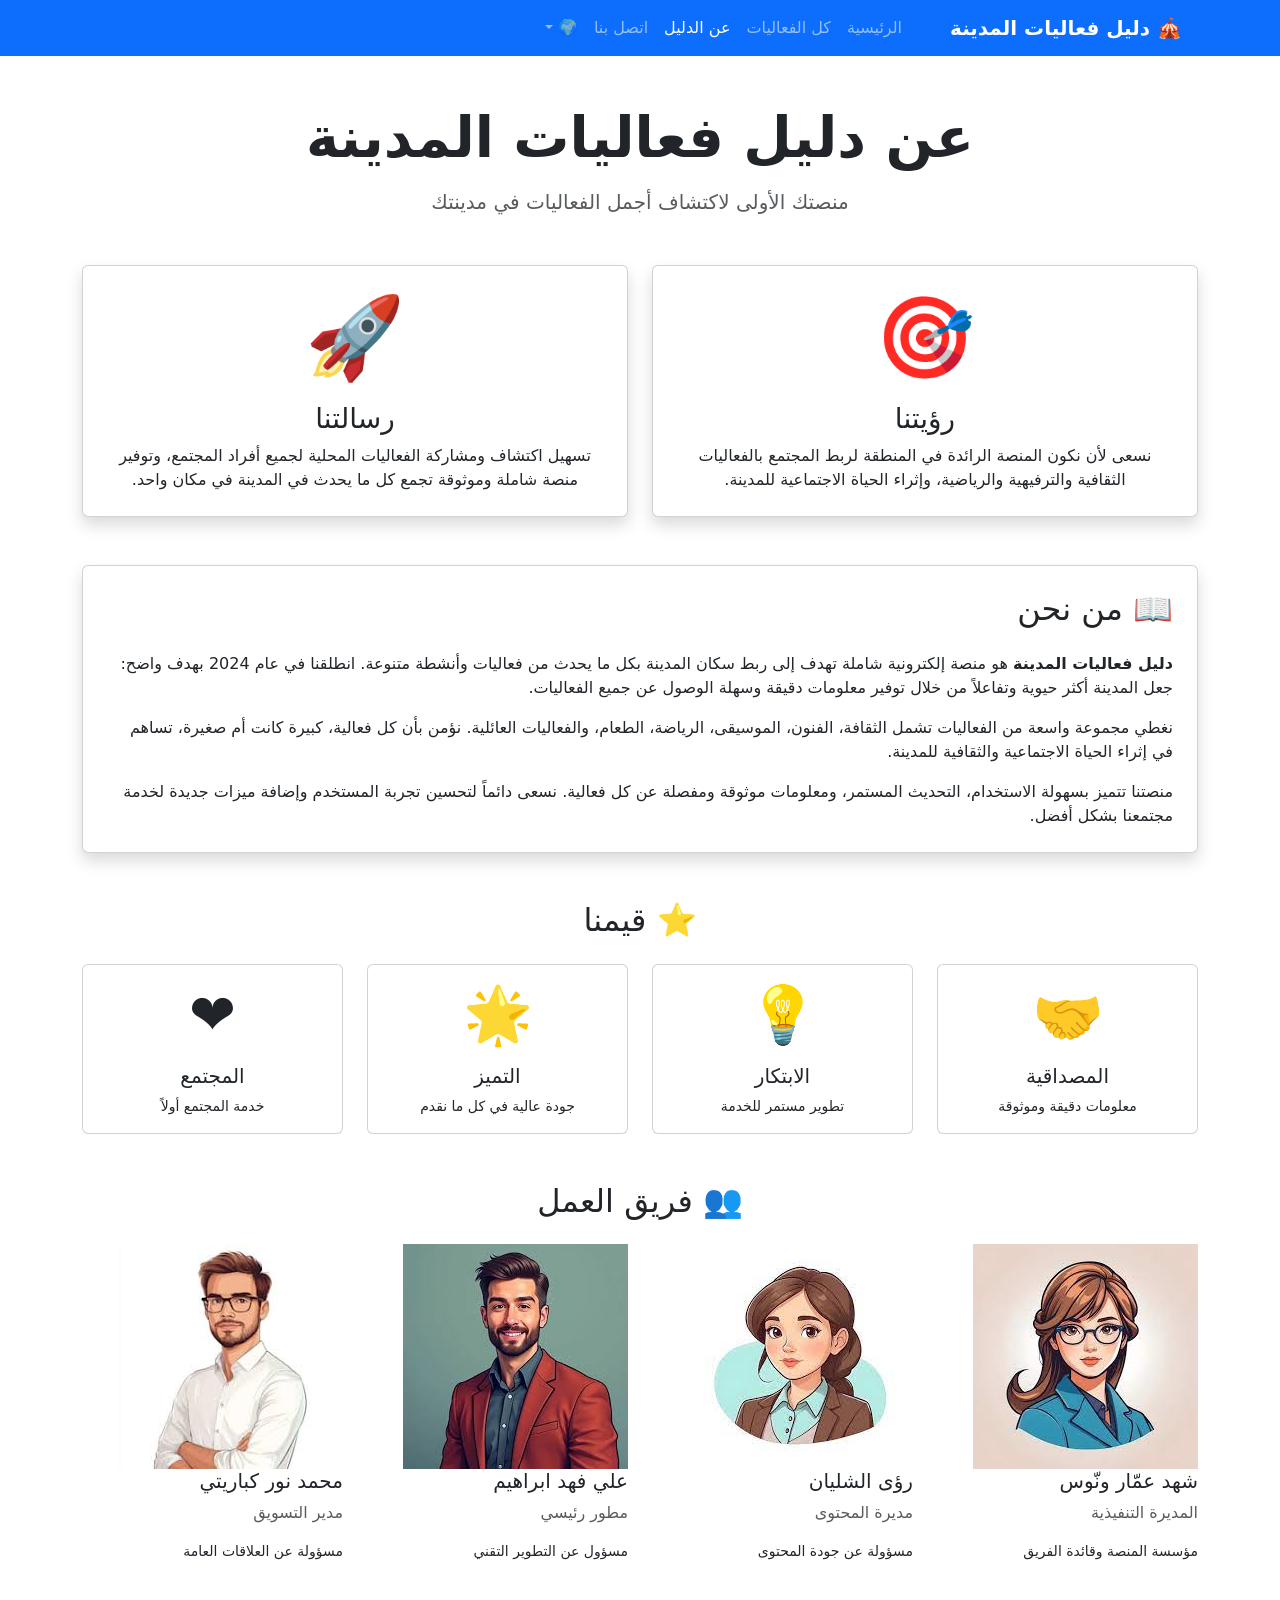
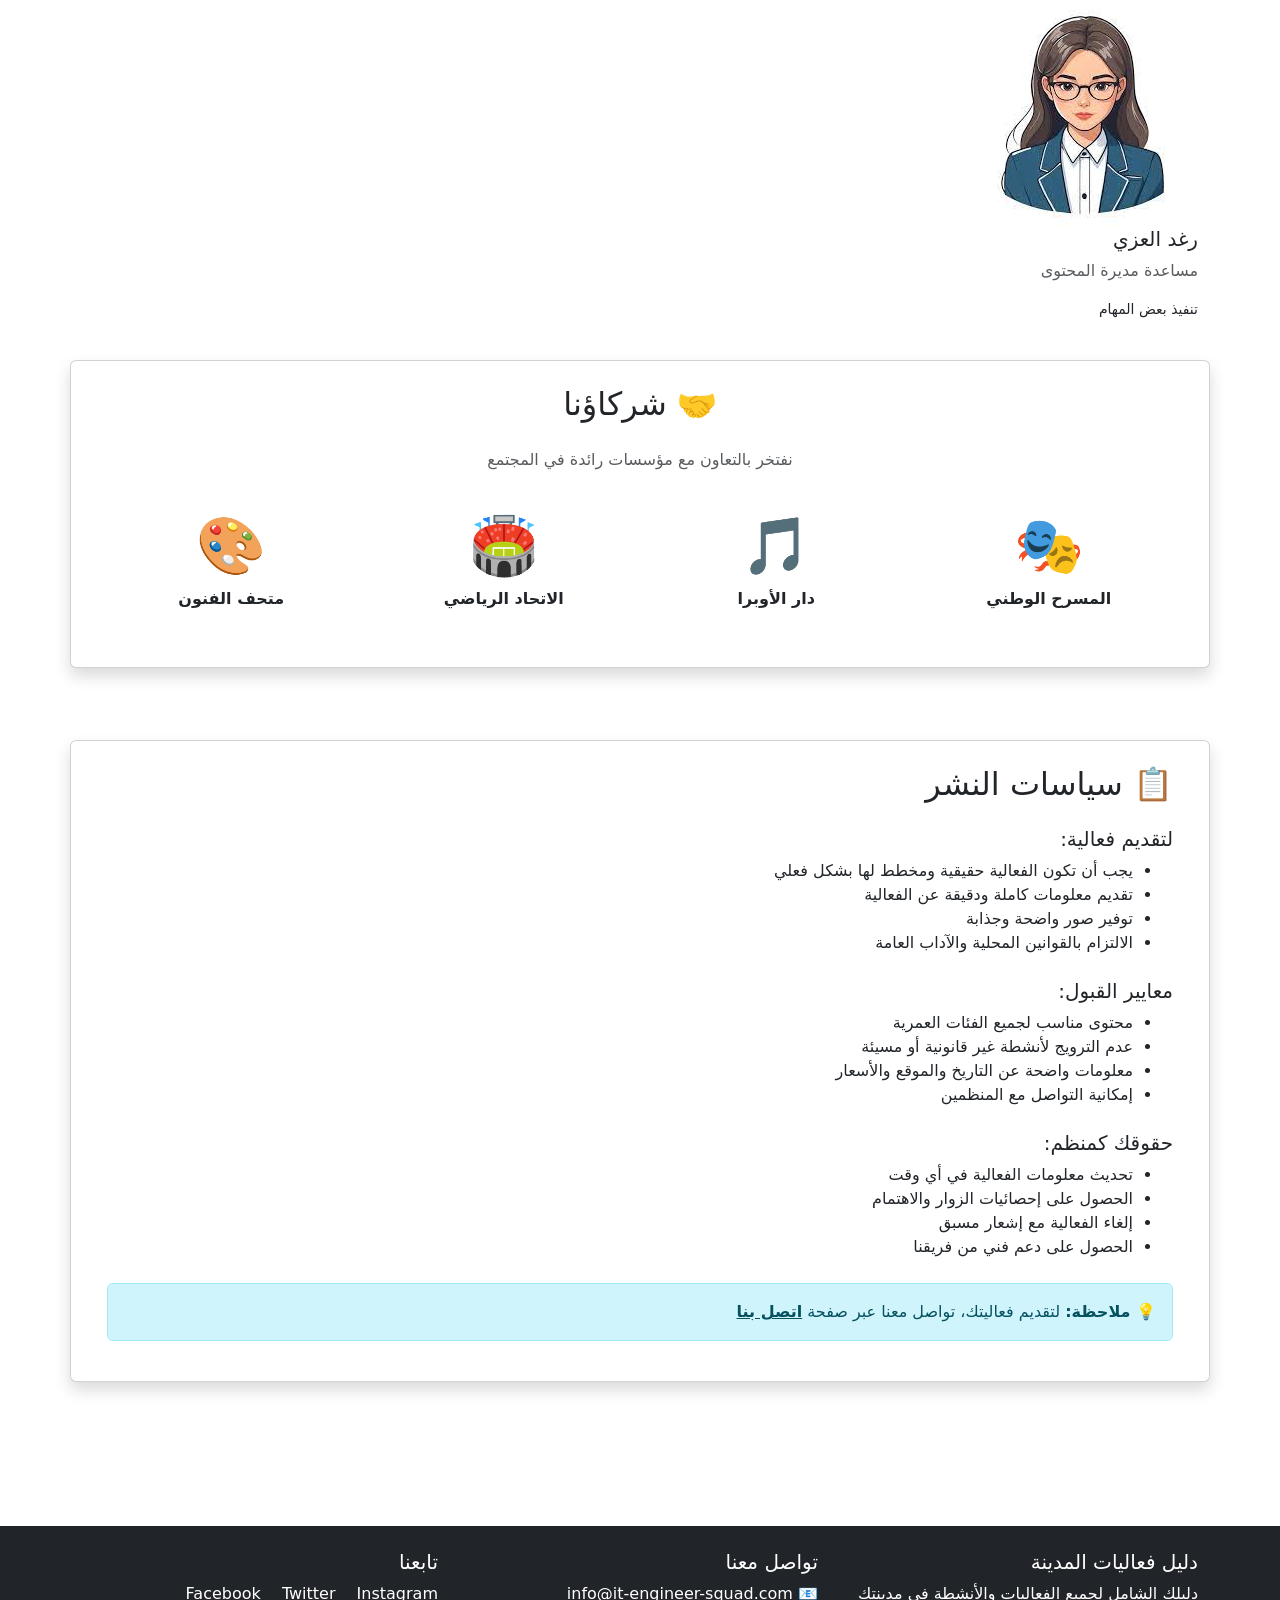
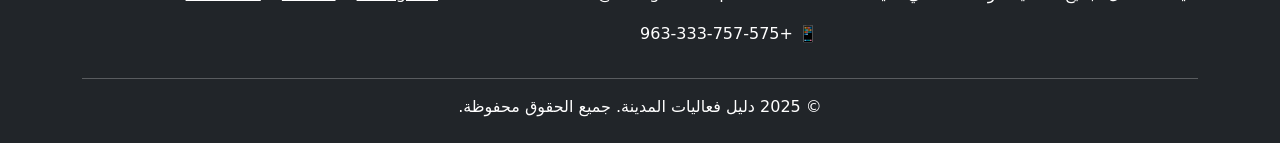
==== about.html @ be1f3aab "Add files via upload Upload Website Files" ====
<!DOCTYPE html>
<html lang="ar" dir="rtl">
  <head>
    <meta charset="UTF-8" />
    <meta name="viewport" content="width=device-width, initial-scale=1.0" />
    <title>عن الدليل - دليل فعاليات المدينة</title>

    <!-- Bootstrap CSS -->
    <link
      href="https://cdn.jsdelivr.net/npm/bootstrap@5.3.0/dist/css/bootstrap.min.css"
      rel="stylesheet" />
    <!-- Font -->
    <link
      href="https://fonts.googleapis.com/css2?family=Cairo:wght@400;600;700&display=swap"
      rel="stylesheet" />
    <!-- Custom CSS -->
    <link rel="stylesheet" href="assets/css/styles.css" />
  </head>
  <body>
    <!-- Header with Navbar -->
    <header>
      <nav class="navbar navbar-expand-lg navbar-dark bg-primary">
        <div class="container">
          <a class="navbar-brand" href="index.html">
            <strong>🎪 دليل فعاليات المدينة</strong>
          </a>
          <button
            class="navbar-toggler"
            type="button"
            data-bs-toggle="collapse"
            data-bs-target="#navbarNav">
            <span class="navbar-toggler-icon"></span>
          </button>
          <div class="collapse navbar-collapse" id="navbarNav">
            <ul class="navbar-nav ms-auto">
              <li class="nav-item">
                <a class="nav-link" href="index.html">الرئيسية</a>
              </li>
              <li class="nav-item">
                <a class="nav-link" href="events.html">كل الفعاليات</a>
              </li>
              <li class="nav-item">
                <a class="nav-link active" href="about.html">عن الدليل</a>
              </li>
              <li class="nav-item">
                <a class="nav-link" href="contact.html">اتصل بنا</a>
              </li>
              <!-- زر الترجمة -->
<li class="nav-item dropdown">
  <a class="nav-link dropdown-toggle" href="#" id="languageDropdown" role="button" data-bs-toggle="dropdown" aria-expanded="false">
    🌍
  </a>
  <ul class="dropdown-menu" aria-labelledby="languageDropdown">
    <li><a class="dropdown-item" href="#" onclick="changeLanguage('ar')">🇸🇾 العربية</a></li>
    <li><a class="dropdown-item" href="#" onclick="changeLanguage('en')">🇺🇸 English</a></li>
  </ul>
</li>
            </ul>
          </div>
        </div>
      </nav>
    </header>

    <!-- Main Content -->
    <main class="py-5">
      <div class="container">
        <!-- About Header -->
        <div class="text-center mb-5">
          <h1 class="display-4 fw-bold mb-3">عن دليل فعاليات المدينة</h1>
          <p class="lead text-muted">
            منصتك الأولى لاكتشاف أجمل الفعاليات في مدينتك
          </p>
        </div>

        <!-- Mission & Vision Section -->
        <div class="row g-4 mb-5">
          <div class="col-md-6">
            <div class="card h-100 shadow">
              <div class="card-body text-center p-4">
                <div class="display-1 mb-3">🎯</div>
                <h3 class="card-title">رؤيتنا</h3>
                <p class="card-text">
                  نسعى لأن نكون المنصة الرائدة في المنطقة لربط المجتمع
                  بالفعاليات الثقافية والترفيهية والرياضية، وإثراء الحياة
                  الاجتماعية للمدينة.
                </p>
              </div>
            </div>
          </div>
          <div class="col-md-6">
            <div class="card h-100 shadow">
              <div class="card-body text-center p-4">
                <div class="display-1 mb-3">🚀</div>
                <h3 class="card-title">رسالتنا</h3>
                <p class="card-text">
                  تسهيل اكتشاف ومشاركة الفعاليات المحلية لجميع أفراد المجتمع،
                  وتوفير منصة شاملة وموثوقة تجمع كل ما يحدث في المدينة في مكان
                  واحد.
                </p>
              </div>
            </div>
          </div>
        </div>

        <!-- About Description -->
        <div class="card mb-5 shadow">
          <div class="card-body p-4">
            <h2 class="card-title mb-4">📖 من نحن</h2>
            <p class="card-text">
              <strong>دليل فعاليات المدينة</strong> هو منصة إلكترونية شاملة تهدف
              إلى ربط سكان المدينة بكل ما يحدث من فعاليات وأنشطة متنوعة. انطلقنا
              في عام 2024 بهدف واضح: جعل المدينة أكثر حيوية وتفاعلاً من خلال
              توفير معلومات دقيقة وسهلة الوصول عن جميع الفعاليات.
            </p>
            <p class="card-text">
              نغطي مجموعة واسعة من الفعاليات تشمل الثقافة، الفنون، الموسيقى،
              الرياضة، الطعام، والفعاليات العائلية. نؤمن بأن كل فعالية، كبيرة
              كانت أم صغيرة، تساهم في إثراء الحياة الاجتماعية والثقافية للمدينة.
            </p>
            <p class="card-text mb-0">
              منصتنا تتميز بسهولة الاستخدام، التحديث المستمر، ومعلومات موثوقة
              ومفصلة عن كل فعالية. نسعى دائماً لتحسين تجربة المستخدم وإضافة
              ميزات جديدة لخدمة مجتمعنا بشكل أفضل.
            </p>
          </div>
        </div>

        <!-- Our Values -->
        <div class="mb-5">
          <h2 class="text-center mb-4">⭐ قيمنا</h2>
          <div class="row g-4">
            <div class="col-md-3 col-sm-6">
              <div class="card text-center h-100">
                <div class="card-body">
                  <div class="display-4 mb-3">🤝</div>
                  <h5 class="card-title">المصداقية</h5>
                  <p class="card-text small">معلومات دقيقة وموثوقة</p>
                </div>
              </div>
            </div>
            <div class="col-md-3 col-sm-6">
              <div class="card text-center h-100">
                <div class="card-body">
                  <div class="display-4 mb-3">💡</div>
                  <h5 class="card-title">الابتكار</h5>
                  <p class="card-text small">تطوير مستمر للخدمة</p>
                </div>
              </div>
            </div>
            <div class="col-md-3 col-sm-6">
              <div class="card text-center h-100">
                <div class="card-body">
                  <div class="display-4 mb-3">🌟</div>
                  <h5 class="card-title">التميز</h5>
                  <p class="card-text small">جودة عالية في كل ما نقدم</p>
                </div>
              </div>
            </div>
            <div class="col-md-3 col-sm-6">
              <div class="card text-center h-100">
                <div class="card-body">
                  <div class="display-4 mb-3">❤️</div>
                  <h5 class="card-title">المجتمع</h5>
                  <p class="card-text small">خدمة المجتمع أولاً</p>
                </div>
              </div>
            </div>
          </div>
        </div>

        <!-- Team Section -->
        <div class="mb-5">
          <h2 class="text-center mb-4">👥 فريق العمل</h2>
          <div class="row g-4">
            <div class="col-md-3 col-sm-6">
              <div class="team-member">
                <img
                  src="شهد.jpeg"
                  alt="شهد عمّار ونّوس" />
                <h5>شهد عمّار ونّوس</h5>
                <p class="text-muted">المديرة التنفيذية</p>
                <p class="small">مؤسسة المنصة وقائدة الفريق</p>
              </div>
            </div>
            <div class="col-md-3 col-sm-6">
              <div class="team-member">
                <img
                  src="رؤى.jpeg"
                  alt=" رؤى الشليان" />
                <h5> رؤى الشليان</h5>
                <p class="text-muted">مديرة المحتوى</p>
                <p class="small">مسؤولة عن جودة المحتوى</p>
              </div>
            </div>
            <div class="col-md-3 col-sm-6">
              <div class="team-member">
                <img
                  src="علي.jpeg"
                  alt=" علي فهد ابراهيم" />
                <h5> علي فهد ابراهيم </h5>
                <p class="text-muted">مطور رئيسي</p>
                <p class="small">مسؤول عن التطوير التقني</p>
              </div>
            </div>
            <div class="col-md-3 col-sm-6">
              <div class="team-member">
                <img
                  src="محمد.jpeg"
                  alt=" محمد نور كباريتي " />
                <h5>محمد نور كباريتي  </h5>
                <p class="text-muted">مدير التسويق</p>
                <p class="small">مسؤولة عن العلاقات العامة</p>
                </div>
            </div>
            <div class="col-md-3 col-sm-6">
              <div class="team-member">
               <img
                  src="رغد.jpeg"
                  alt=" رغد العزي" />
                <h5> رغد العزي </h5>
                <p class="text-muted">مساعدة مديرة المحتوى</p>
                <p class="small">تنفيذ بعض المهام</p>
              </div>
            </div>
        

        <!-- Partners Section -->
        <div class="card mb-5 shadow">
          <div class="card-body p-4">
            <h2 class="card-title text-center mb-4">🤝 شركاؤنا</h2>
            <p class="text-center text-muted mb-4">
              نفتخر بالتعاون مع مؤسسات رائدة في المجتمع
            </p>
            <div class="row text-center">
              <div class="col-md-3 col-sm-6 mb-3">
                <div class="p-3">
                  <div class="display-4">🎭</div>
                  <p class="mb-0 mt-2"><strong>المسرح الوطني</strong></p>
                </div>
              </div>
              <div class="col-md-3 col-sm-6 mb-3">
                <div class="p-3">
                  <div class="display-4">🎵</div>
                  <p class="mb-0 mt-2"><strong>دار الأوبرا</strong></p>
                </div>
              </div>
              <div class="col-md-3 col-sm-6 mb-3">
                <div class="p-3">
                  <div class="display-4">🏟️</div>
                  <p class="mb-0 mt-2"><strong>الاتحاد الرياضي</strong></p>
                </div>
              </div>
              <div class="col-md-3 col-sm-6 mb-3">
                <div class="p-3">
                  <div class="display-4">🎨</div>
                  <p class="mb-0 mt-2"><strong>متحف الفنون</strong></p>
                </div>
              </div>
            </div>
          </div>
        </div>

        <!-- Policies Section -->
        <div class="card shadow">
          <div class="card-body p-4">
            <h2 class="card-title mb-4">📋 سياسات النشر</h2>

            <h5 class="mt-4">لتقديم فعالية:</h5>
            <ul>
              <li>يجب أن تكون الفعالية حقيقية ومخطط لها بشكل فعلي</li>
              <li>تقديم معلومات كاملة ودقيقة عن الفعالية</li>
              <li>توفير صور واضحة وجذابة</li>
              <li>الالتزام بالقوانين المحلية والآداب العامة</li>
            </ul>

            <h5 class="mt-4">معايير القبول:</h5>
            <ul>
              <li>محتوى مناسب لجميع الفئات العمرية</li>
              <li>عدم الترويج لأنشطة غير قانونية أو مسيئة</li>
              <li>معلومات واضحة عن التاريخ والموقع والأسعار</li>
              <li>إمكانية التواصل مع المنظمين</li>
            </ul>

            <h5 class="mt-4">حقوقك كمنظم:</h5>
            <ul>
              <li>تحديث معلومات الفعالية في أي وقت</li>
              <li>الحصول على إحصائيات الزوار والاهتمام</li>
              <li>إلغاء الفعالية مع إشعار مسبق</li>
              <li>الحصول على دعم فني من فريقنا</li>
            </ul>

            <div class="alert alert-info mt-4" role="alert">
              <strong>💡 ملاحظة:</strong> لتقديم فعاليتك، تواصل معنا عبر صفحة
              <a href="contact.html" class="alert-link">اتصل بنا</a>
            </div>
          </div>
        </div>
      </div>
    </main>

<!-- Footer -->
<footer class="bg-dark text-white py-4 mt-5">
  <div class="container">
    <div class="row">
      <div class="col-md-4">
        <h5 data-translate="footer-title">دليل فعاليات المدينة</h5>
        <p data-translate="footer-description">دليلك الشامل لجميع الفعاليات والأنشطة في مدينتك</p>
      </div>
      <div class="col-md-4">
        <h5 data-translate="footer-contact">تواصل معنا</h5>
        <p>📧 info@it-engineer-squad.com</p>
        <p>📱 +963-333-757-575</p>
      </div>
      <div class="col-md-4">
        <h5 data-translate="footer-follow">تابعنا</h5>
        <p>
          <a href="#" class="text-white me-3">Facebook</a>
          <a href="#" class="text-white me-3">Twitter</a>
          <a href="#" class="text-white">Instagram</a>
        </p>
      </div>
    </div>
    <hr class="bg-white" />
    <div class="text-center">
      <p class="mb-0">© 2025 دليل فعاليات المدينة. <span data-translate="rights-reserved">جميع الحقوق محفوظة</span>.</p>
    </div>
  </div>
</footer>

    <!-- Bootstrap JS -->
    <script src="https://cdn.jsdelivr.net/npm/bootstrap@5.3.0/dist/js/bootstrap.bundle.min.js"></script>
    <!-- Custom JS -->
    <script src="assets/js/main.js"></script>
  </body>
</html>
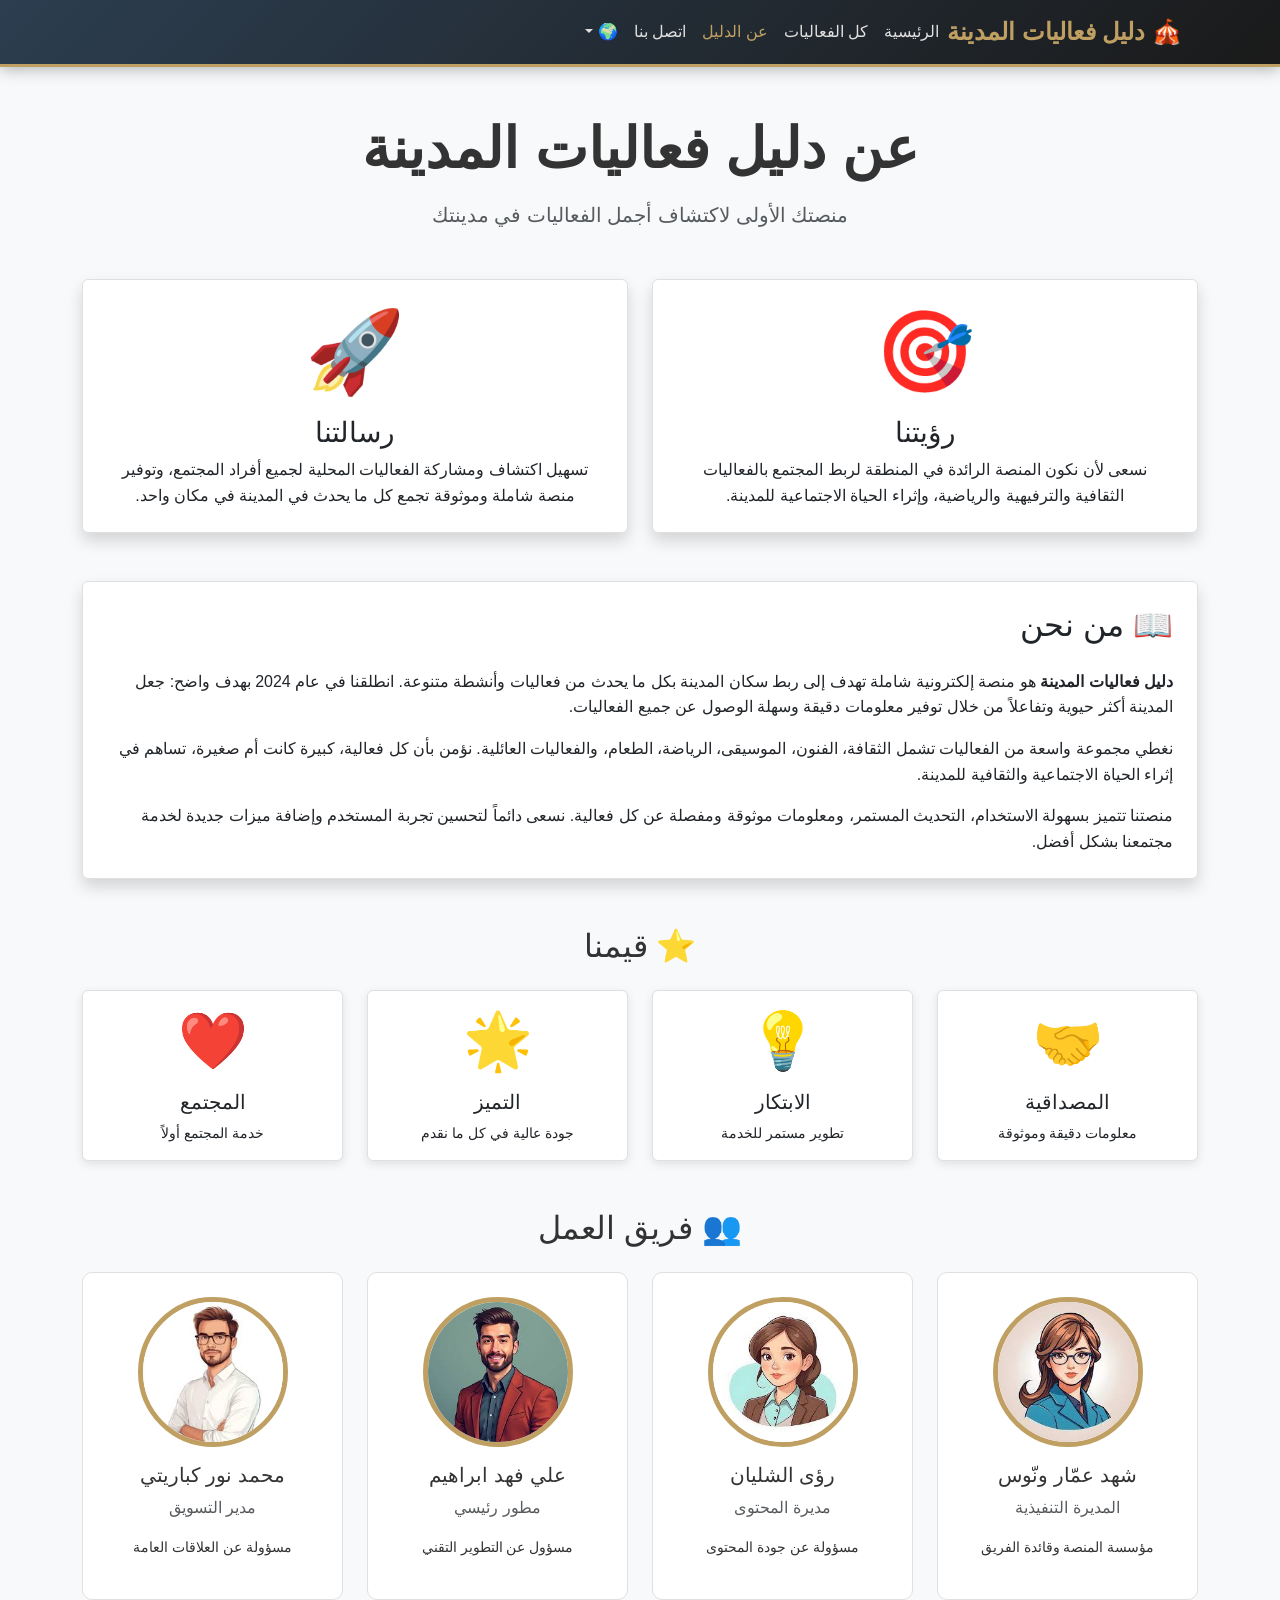
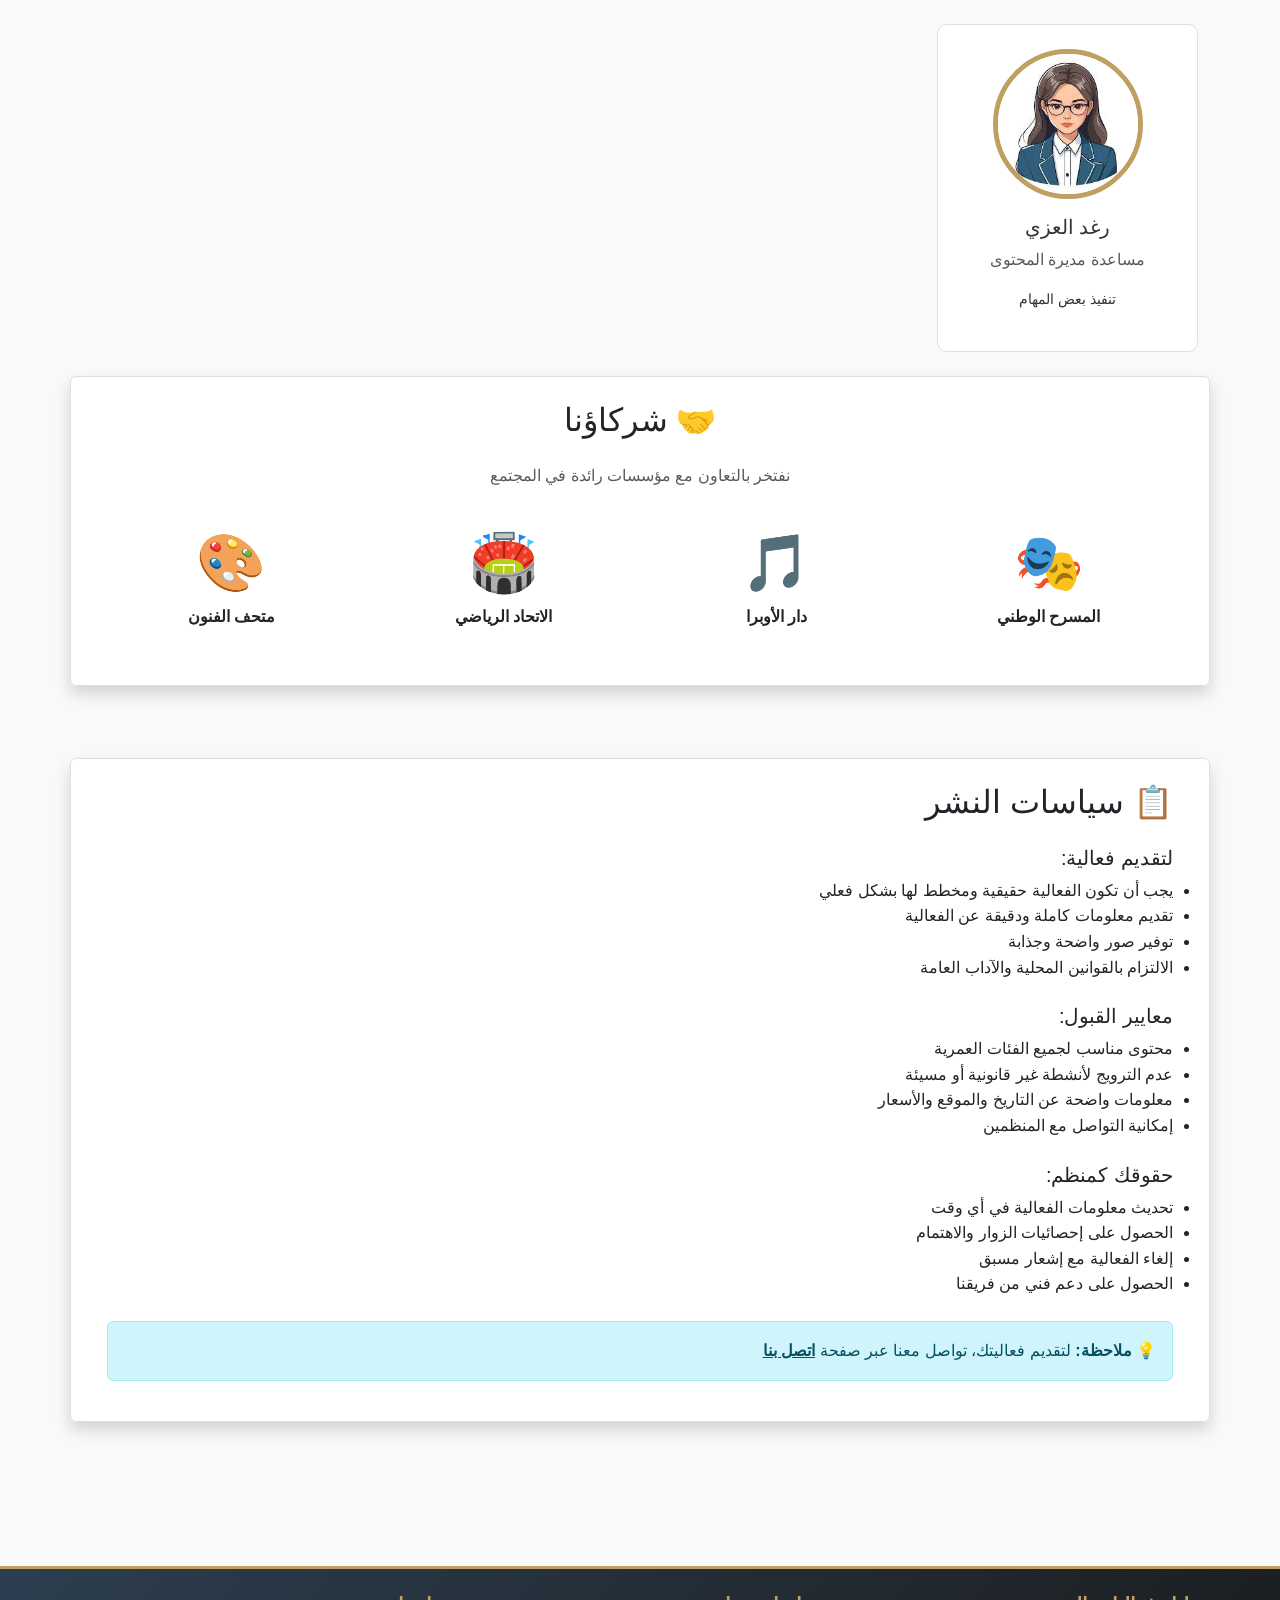
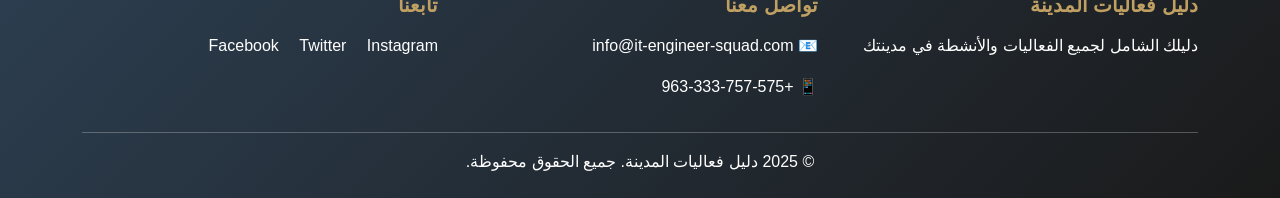
==== commit fed61e16: "Update stylesheet and script paths in about.html" ====
--- a/about.html
+++ b/about.html
@@ -14,7 +14,7 @@
       href="https://fonts.googleapis.com/css2?family=Cairo:wght@400;600;700&display=swap"
       rel="stylesheet" />
     <!-- Custom CSS -->
-    <link rel="stylesheet" href="assets/css/styles.css" />
+    <link rel="stylesheet" href="styles.css" />
   </head>
   <body>
     <!-- Header with Navbar -->
@@ -330,6 +330,6 @@
     <!-- Bootstrap JS -->
     <script src="https://cdn.jsdelivr.net/npm/bootstrap@5.3.0/dist/js/bootstrap.bundle.min.js"></script>
     <!-- Custom JS -->
-    <script src="assets/js/main.js"></script>
+    <script src="main.js"></script>
   </body>
-</html>+</html>
--- a/styles.css
+++ b/styles.css
@@ -0,0 +1,554 @@
+/* 
+ * ملف التصميم الرئيسي لموقع دليل فعاليات المدينة
+ * هوية جديدة: فضي، أسود، وذهبي أنيق
+ */
+
+/* إعدادات عامة */
+* {
+  margin: 0;
+  padding: 0;
+  box-sizing: border-box;
+}
+
+body {
+  font-family: "Cairo", sans-serif;
+  line-height: 1.6;
+  color: #333;
+  background-color: #f8f9fa;
+}
+
+/* تخصيص الألوان الأساسية - هوية جديدة */
+:root {
+  --primary-color: #c0a062; /* ذهبي أنيق */
+  --secondary-color: #2c3e50; /* أزرق داكن/أسود */
+  --accent-color: #d4af37; /* ذهبي فاتح */
+  --silver-color: #e0e0e0; /* فضي */
+  --dark-color: #1a1a1a; /* أسود */
+  --light-color: #f5f5f5; /* فضي فاتح */
+  --success-color: #27ae60; /* أخضر */
+  --warning-color: #f39c12; /* برتقالي */
+  --danger-color: #e74c3c; /* أحمر */
+}
+
+/* تصميم Navbar - جديد */
+.navbar {
+  box-shadow: 0 2px 15px rgba(0, 0, 0, 0.3);
+  background: linear-gradient(
+    135deg,
+    var(--secondary-color),
+    var(--dark-color)
+  ) !important;
+  border-bottom: 3px solid var(--primary-color);
+}
+
+.navbar-brand {
+  font-size: 1.5rem;
+  font-weight: 700;
+  color: var(--primary-color) !important;
+}
+
+.navbar-nav .nav-link {
+  color: var(--silver-color) !important;
+  transition: color 0.3s;
+}
+
+.navbar-nav .nav-link:hover,
+.navbar-nav .nav-link.active {
+  color: var(--primary-color) !important;
+}
+
+/* Hero Section - قسم الفعاليات البارزة */
+.hero-section {
+  background: linear-gradient(to bottom, #ffffff, var(--light-color));
+}
+
+/* Slider Container */
+.slider-container {
+  position: relative;
+  max-width: 900px;
+  margin: 0 auto;
+  overflow: hidden;
+  border-radius: 15px;
+  box-shadow: 0 10px 30px rgba(0, 0, 0, 0.2);
+  border: 2px solid var(--primary-color);
+}
+
+.slider-wrapper {
+  position: relative;
+  height: 500px;
+}
+
+.slide {
+  position: absolute;
+  top: 0;
+  left: 0;
+  width: 100%;
+  height: 100%;
+  opacity: 0;
+  transition: opacity 0.8s ease-in-out;
+}
+
+.slide.active {
+  opacity: 1;
+}
+
+.featured-card {
+  height: 100%;
+  border: none;
+  background: var(--light-color);
+}
+
+.featured-card .card-img-top {
+  height: 350px;
+  object-fit: cover;
+}
+
+.featured-card .card-body {
+  text-align: center;
+  padding: 2rem;
+  background: var(--light-color);
+}
+
+.featured-card .card-title {
+  font-size: 1.8rem;
+  font-weight: 700;
+  color: var(--secondary-color);
+  margin-bottom: 1rem;
+}
+
+/* Slider Buttons */
+.slider-btn {
+  position: absolute;
+  top: 50%;
+  transform: translateY(-50%);
+  background: rgba(192, 160, 98, 0.9);
+  border: none;
+  color: var(--dark-color);
+  font-size: 2rem;
+  padding: 10px 20px;
+  cursor: pointer;
+  border-radius: 5px;
+  transition: all 0.3s;
+  z-index: 10;
+}
+
+.slider-btn:hover {
+  background: var(--primary-color);
+  box-shadow: 0 5px 15px rgba(0, 0, 0, 0.3);
+}
+
+.slider-btn.prev {
+  left: 20px;
+}
+
+.slider-btn.next {
+  right: 20px;
+}
+
+/* Categories Section - قسم التصنيفات */
+.categories-section {
+  background: var(--light-color);
+}
+
+.categories-section h2 {
+  color: var(--secondary-color);
+  font-weight: 700;
+}
+
+/* Event Cards - بطاقات الفعاليات */
+.event-card {
+  transition: transform 0.3s, box-shadow 0.3s;
+  border: none;
+  border-radius: 15px;
+  overflow: hidden;
+  box-shadow: 0 5px 15px rgba(0, 0, 0, 0.1);
+  background: white;
+  border: 1px solid var(--silver-color);
+}
+
+.event-card:hover {
+  transform: translateY(-10px);
+  box-shadow: 0 15px 30px rgba(0, 0, 0, 0.2);
+  border-color: var(--primary-color);
+}
+
+.event-card img {
+  height: 200px;
+  object-fit: cover;
+}
+
+.event-card .card-title {
+  color: var(--secondary-color);
+  font-weight: 600;
+}
+
+/* Badges - محدث */
+.badge {
+  font-size: 0.9rem;
+  padding: 0.5rem 1rem;
+  font-weight: 600;
+}
+
+.badge-culture {
+  background: linear-gradient(135deg, #8e44ad, #9b59b6);
+  color: white;
+}
+
+.badge-sports {
+  background: linear-gradient(135deg, #e74c3c, #c0392b);
+  color: white;
+}
+
+.badge-music {
+  background: linear-gradient(135deg, #3498db, #2980b9);
+  color: white;
+}
+
+.badge-family {
+  background: linear-gradient(135deg, #27ae60, #229954);
+  color: white;
+}
+
+.badge-food {
+  background: linear-gradient(135deg, #e67e22, #d35400);
+  color: white;
+}
+
+/* Buttons - محدث */
+.btn-primary {
+  background: linear-gradient(
+    135deg,
+    var(--primary-color),
+    var(--accent-color)
+  );
+  border: none;
+  padding: 0.6rem 1.5rem;
+  font-weight: 600;
+  transition: all 0.3s;
+  color: var(--dark-color);
+}
+
+.btn-primary:hover {
+  transform: scale(1.05);
+  box-shadow: 0 5px 15px rgba(192, 160, 98, 0.4);
+  background: linear-gradient(
+    135deg,
+    var(--accent-color),
+    var(--primary-color)
+  );
+  color: var(--dark-color);
+}
+
+/* أزرار التصنيفات في الرئيسية */
+.btn-outline-culture {
+  border: 2px solid #8e44ad;
+  color: #8e44ad;
+  background: transparent;
+}
+
+.btn-outline-culture:hover {
+  background: #8e44ad;
+  color: white;
+}
+
+.btn-outline-sports {
+  border: 2px solid #e74c3c;
+  color: #e74c3c;
+  background: transparent;
+}
+
+.btn-outline-sports:hover {
+  background: #e74c3c;
+  color: white;
+}
+
+.btn-outline-music {
+  border: 2px solid #3498db;
+  color: #3498db;
+  background: transparent;
+}
+
+.btn-outline-music:hover {
+  background: #3498db;
+  color: white;
+}
+
+.btn-outline-family {
+  border: 2px solid #27ae60;
+  color: #27ae60;
+  background: transparent;
+}
+
+.btn-outline-family:hover {
+  background: #27ae60;
+  color: white;
+}
+
+.btn-outline-food {
+  border: 2px solid #e67e22;
+  color: #e67e22;
+  background: transparent;
+}
+
+.btn-outline-food:hover {
+  background: #e67e22;
+  color: white;
+}
+
+/* Footer - محدث */
+footer {
+  background: linear-gradient(
+    135deg,
+    var(--secondary-color),
+    var(--dark-color)
+  ) !important;
+  border-top: 3px solid var(--primary-color);
+}
+
+footer h5 {
+  color: var(--primary-color);
+  font-weight: 700;
+  margin-bottom: 1rem;
+}
+
+footer a {
+  text-decoration: none;
+  transition: color 0.3s;
+  color: var(--silver-color) !important;
+}
+
+footer a:hover {
+  color: var(--primary-color) !important;
+}
+
+/* Responsive Design */
+@media (max-width: 768px) {
+  .slider-wrapper {
+    height: 400px;
+  }
+
+  .featured-card .card-img-top {
+    height: 250px;
+  }
+
+  .featured-card .card-title {
+    font-size: 1.3rem;
+  }
+
+  .slider-btn {
+    font-size: 1.5rem;
+    padding: 5px 15px;
+  }
+
+  .btn-lg {
+    font-size: 0.9rem;
+    padding: 0.5rem 1rem;
+  }
+}
+
+/* Filter Toolbar - شريط الفلترة */
+.filter-toolbar {
+  background: white;
+  padding: 1.5rem;
+  border-radius: 10px;
+  box-shadow: 0 3px 10px rgba(0, 0, 0, 0.1);
+  margin-bottom: 2rem;
+  border: 1px solid var(--silver-color);
+}
+
+/* Event Detail Page */
+.event-detail-header {
+  background: linear-gradient(
+    135deg,
+    var(--secondary-color),
+    var(--dark-color)
+  );
+  color: white;
+  padding: 3rem 0;
+  margin-bottom: 2rem;
+  border-bottom: 3px solid var(--primary-color);
+}
+
+.event-map {
+  height: 300px;
+  background: var(--light-color);
+  border-radius: 10px;
+  display: flex;
+  align-items: center;
+  justify-content: center;
+  border: 1px solid var(--silver-color);
+}
+
+/* Contact Form */
+.contact-form {
+  background: white;
+  padding: 2rem;
+  border-radius: 15px;
+  box-shadow: 0 5px 20px rgba(0, 0, 0, 0.1);
+  border: 1px solid var(--silver-color);
+}
+
+.form-control {
+  border-radius: 8px;
+  border: 2px solid var(--silver-color);
+  padding: 0.8rem;
+  transition: border-color 0.3s;
+}
+
+.form-control:focus {
+  border-color: var(--primary-color);
+  box-shadow: 0 0 0 0.2rem rgba(192, 160, 98, 0.25);
+}
+
+/* About Page - صفحة عن الدليل */
+.team-member {
+  text-align: center;
+  padding: 1.5rem;
+  transition: transform 0.3s;
+  background: white;
+  border-radius: 10px;
+  border: 1px solid var(--silver-color);
+}
+
+.team-member:hover {
+  transform: translateY(-5px);
+  box-shadow: 0 10px 20px rgba(0, 0, 0, 0.1);
+  border-color: var(--primary-color);
+}
+
+.team-member img {
+  width: 150px;
+  height: 150px;
+  border-radius: 50%;
+  margin-bottom: 1rem;
+  border: 5px solid var(--primary-color);
+}
+
+/* Scroll to Top Button */
+.scroll-top {
+  position: fixed;
+  bottom: 30px;
+  right: 30px;
+  background: var(--primary-color);
+  color: var(--dark-color);
+  width: 50px;
+  height: 50px;
+  border-radius: 50%;
+  border: none;
+  cursor: pointer;
+  display: none;
+  align-items: center;
+  justify-content: center;
+  font-size: 1.5rem;
+  box-shadow: 0 5px 15px rgba(0, 0, 0, 0.3);
+  transition: all 0.3s;
+  z-index: 1000;
+  font-weight: bold;
+}
+
+.scroll-top:hover {
+  background: var(--accent-color);
+  transform: translateY(-5px);
+}
+
+.scroll-top.show {
+  display: flex;
+}
+
+/* Animation Classes */
+@keyframes fadeIn {
+  from {
+    opacity: 0;
+    transform: translateY(20px);
+  }
+  to {
+    opacity: 1;
+    transform: translateY(0);
+  }
+}
+
+.fade-in {
+  animation: fadeIn 0.6s ease-in-out;
+}
+
+/* تنسيق معرض الصور */
+.gallery-img {
+  width: 100%;
+  height: 200px;
+  object-fit: cover;
+  border-radius: 8px;
+  transition: transform 0.3s ease;
+  box-shadow: 0 3px 10px rgba(0, 0, 0, 0.1);
+  border: 2px solid var(--silver-color);
+}
+
+.gallery-img:hover {
+  transform: scale(1.05);
+  box-shadow: 0 5px 15px rgba(0, 0, 0, 0.2);
+  border-color: var(--primary-color);
+}
+
+/* تنسيق أعمدة المعرض */
+.row.g-3 .col-md-4 {
+  margin-bottom: 1rem;
+}
+
+/* تنسيق إضافي لمعرض الصور في صفحة event.html */
+.card .row.g-3 {
+  margin-top: 1rem;
+}
+
+.card .row.g-3 .col-md-4 {
+  padding: 0.5rem;
+}
+
+/* Cards عامة */
+.card {
+  border: 1px solid var(--silver-color);
+  box-shadow: 0 3px 10px rgba(0, 0, 0, 0.1);
+}
+
+.card:hover {
+  border-color: var(--primary-color);
+}
+
+/* Social Media Buttons في صفحة الاتصال */
+.btn-outline-primary {
+  border-color: #3498db;
+  color: #3498db;
+}
+
+.btn-outline-primary:hover {
+  background: #3498db;
+  color: white;
+}
+
+.btn-outline-info {
+  border-color: #17a2b8;
+  color: #17a2b8;
+}
+
+.btn-outline-info:hover {
+  background: #17a2b8;
+  color: white;
+}
+
+.btn-outline-danger {
+  border-color: #e74c3c;
+  color: #e74c3c;
+}
+
+.btn-outline-danger:hover {
+  background: #e74c3c;
+  color: white;
+}
+
+.btn-outline-dark {
+  border-color: #343a40;
+  color: #343a40;
+}
+
+.btn-outline-dark:hover {
+  background: #343a40;
+  color: white;
+}
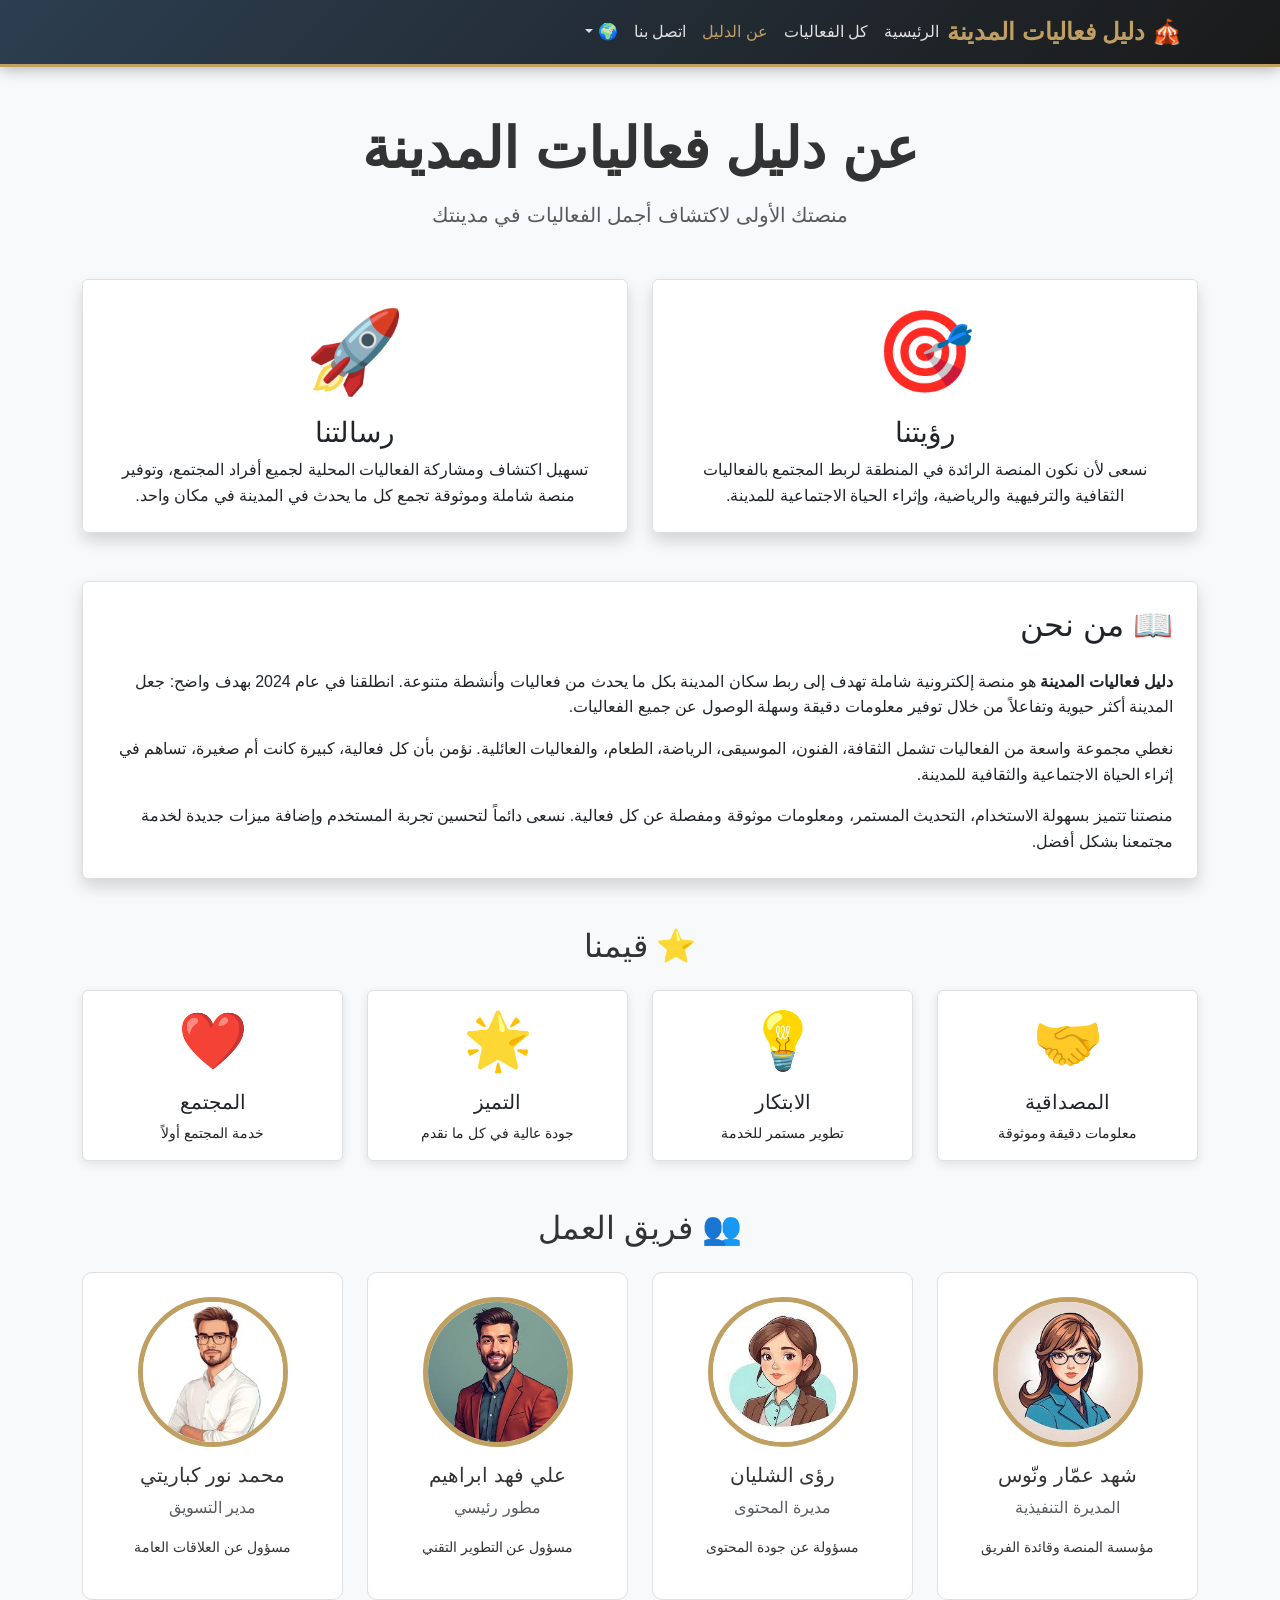
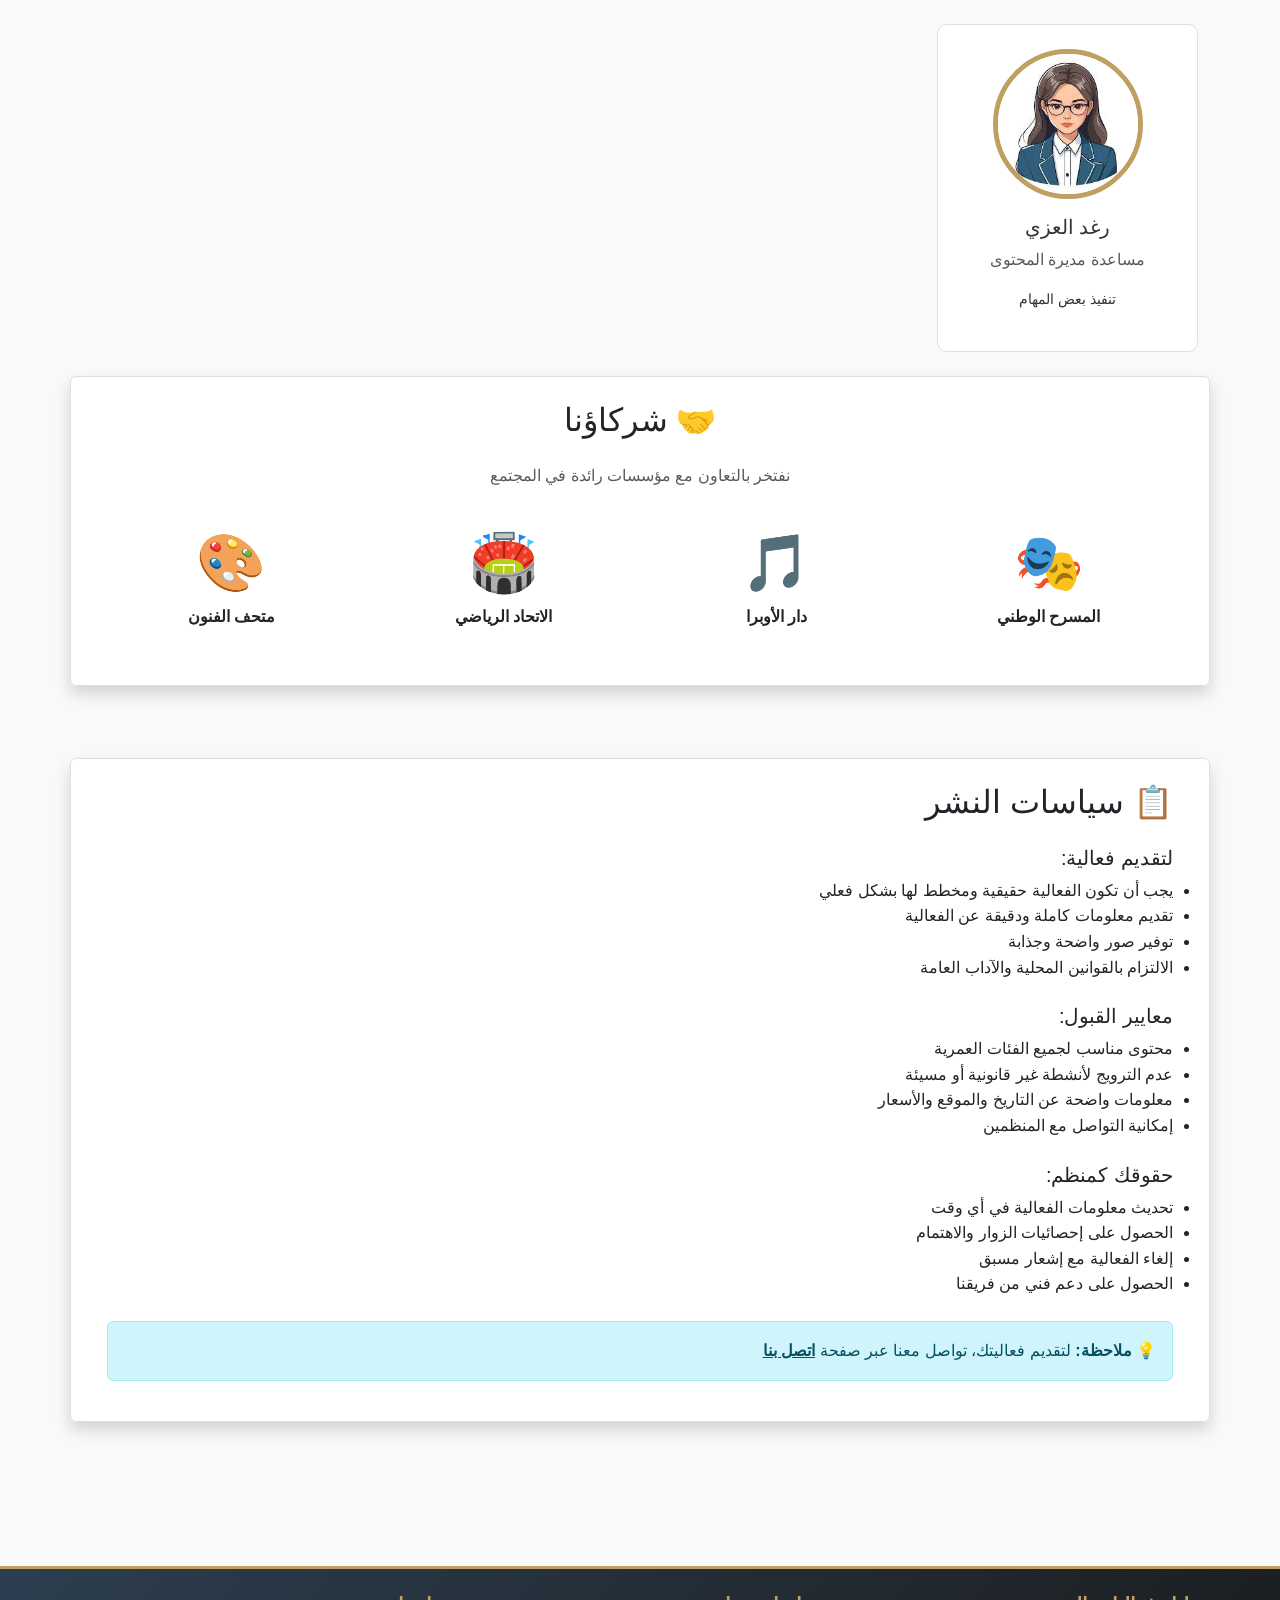
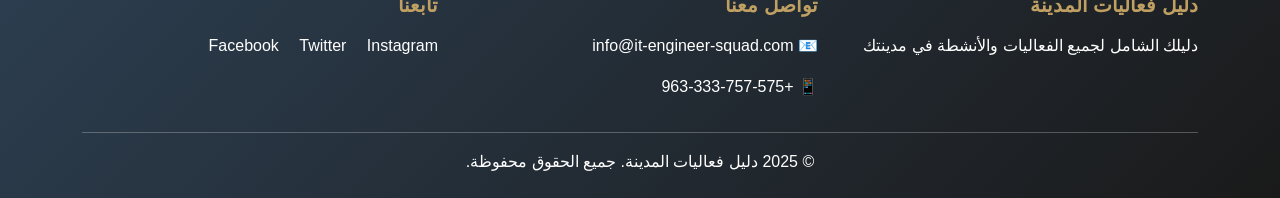
==== commit cff30533: "Update about.html" ====
--- a/about.html
+++ b/about.html
@@ -209,7 +209,7 @@
                   alt=" محمد نور كباريتي " />
                 <h5>محمد نور كباريتي  </h5>
                 <p class="text-muted">مدير التسويق</p>
-                <p class="small">مسؤولة عن العلاقات العامة</p>
+                <p class="small">مسؤول عن العلاقات العامة</p>
                 </div>
             </div>
             <div class="col-md-3 col-sm-6">
